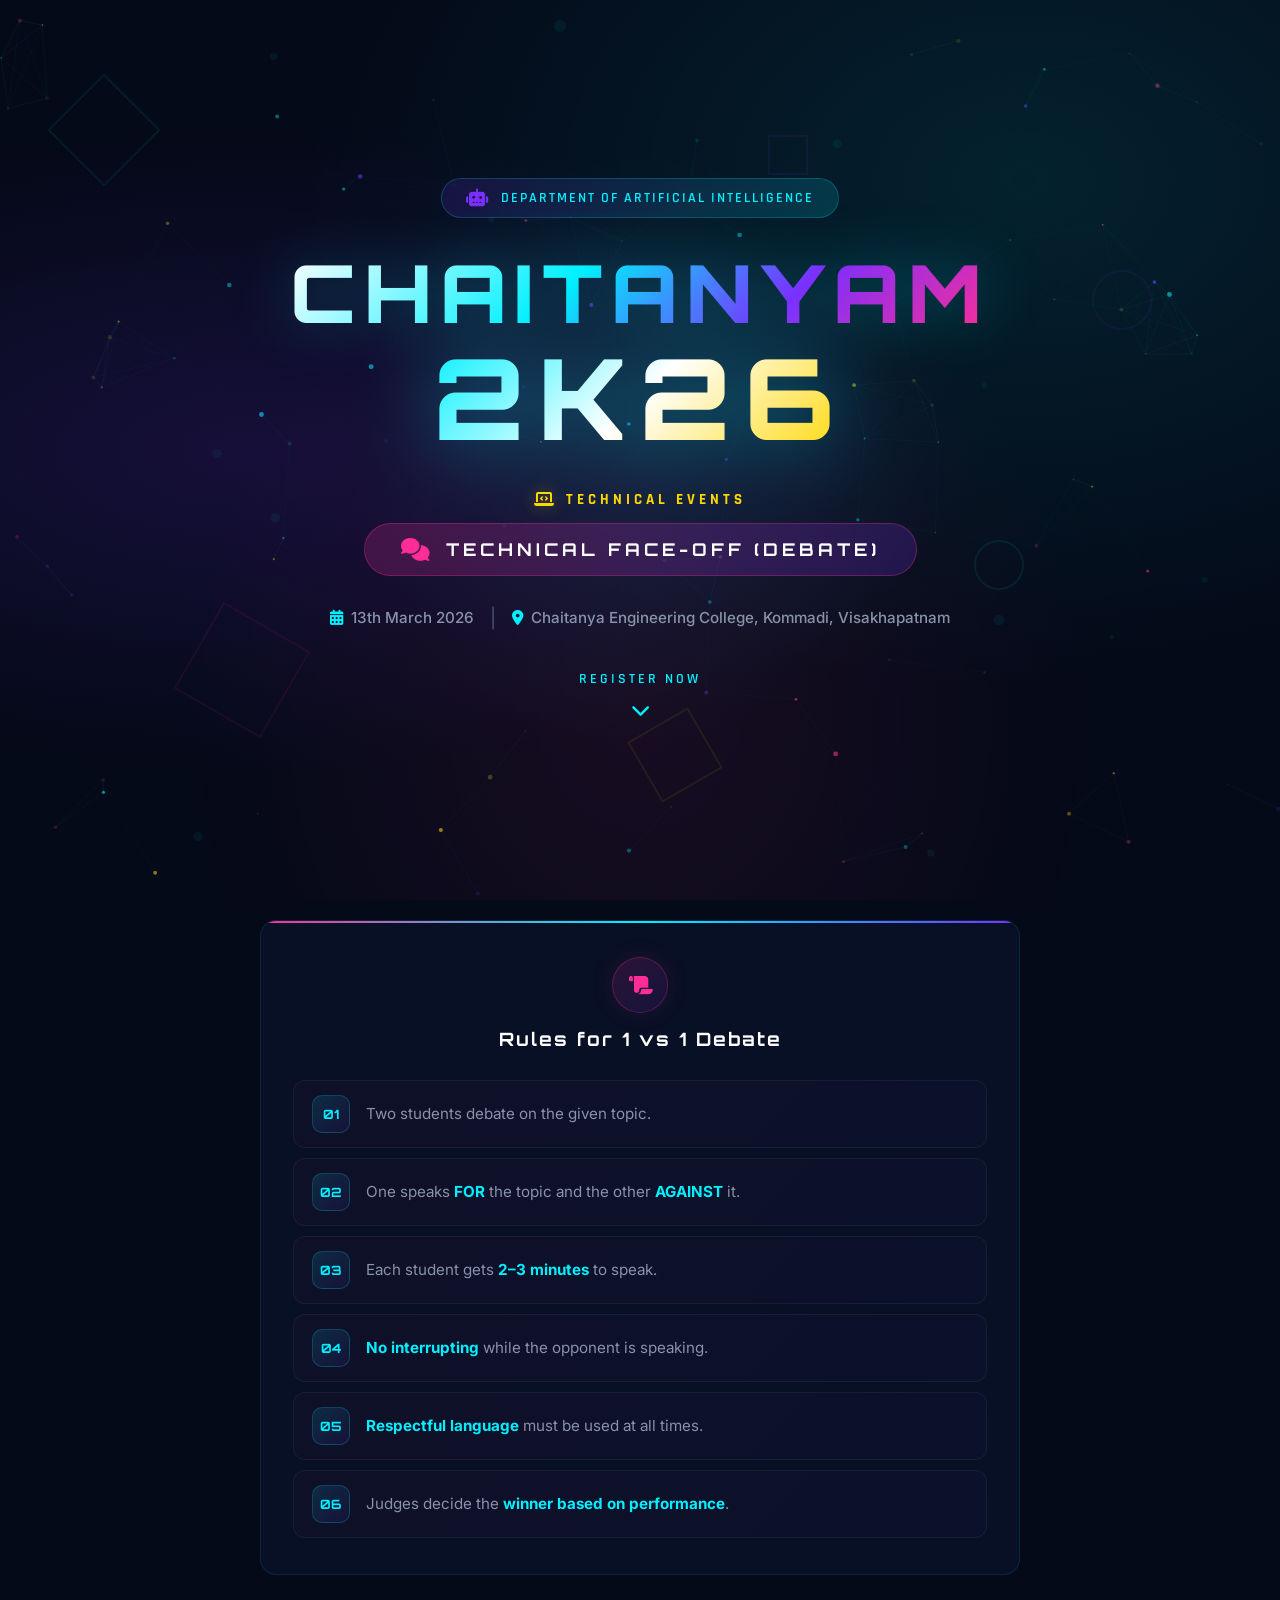
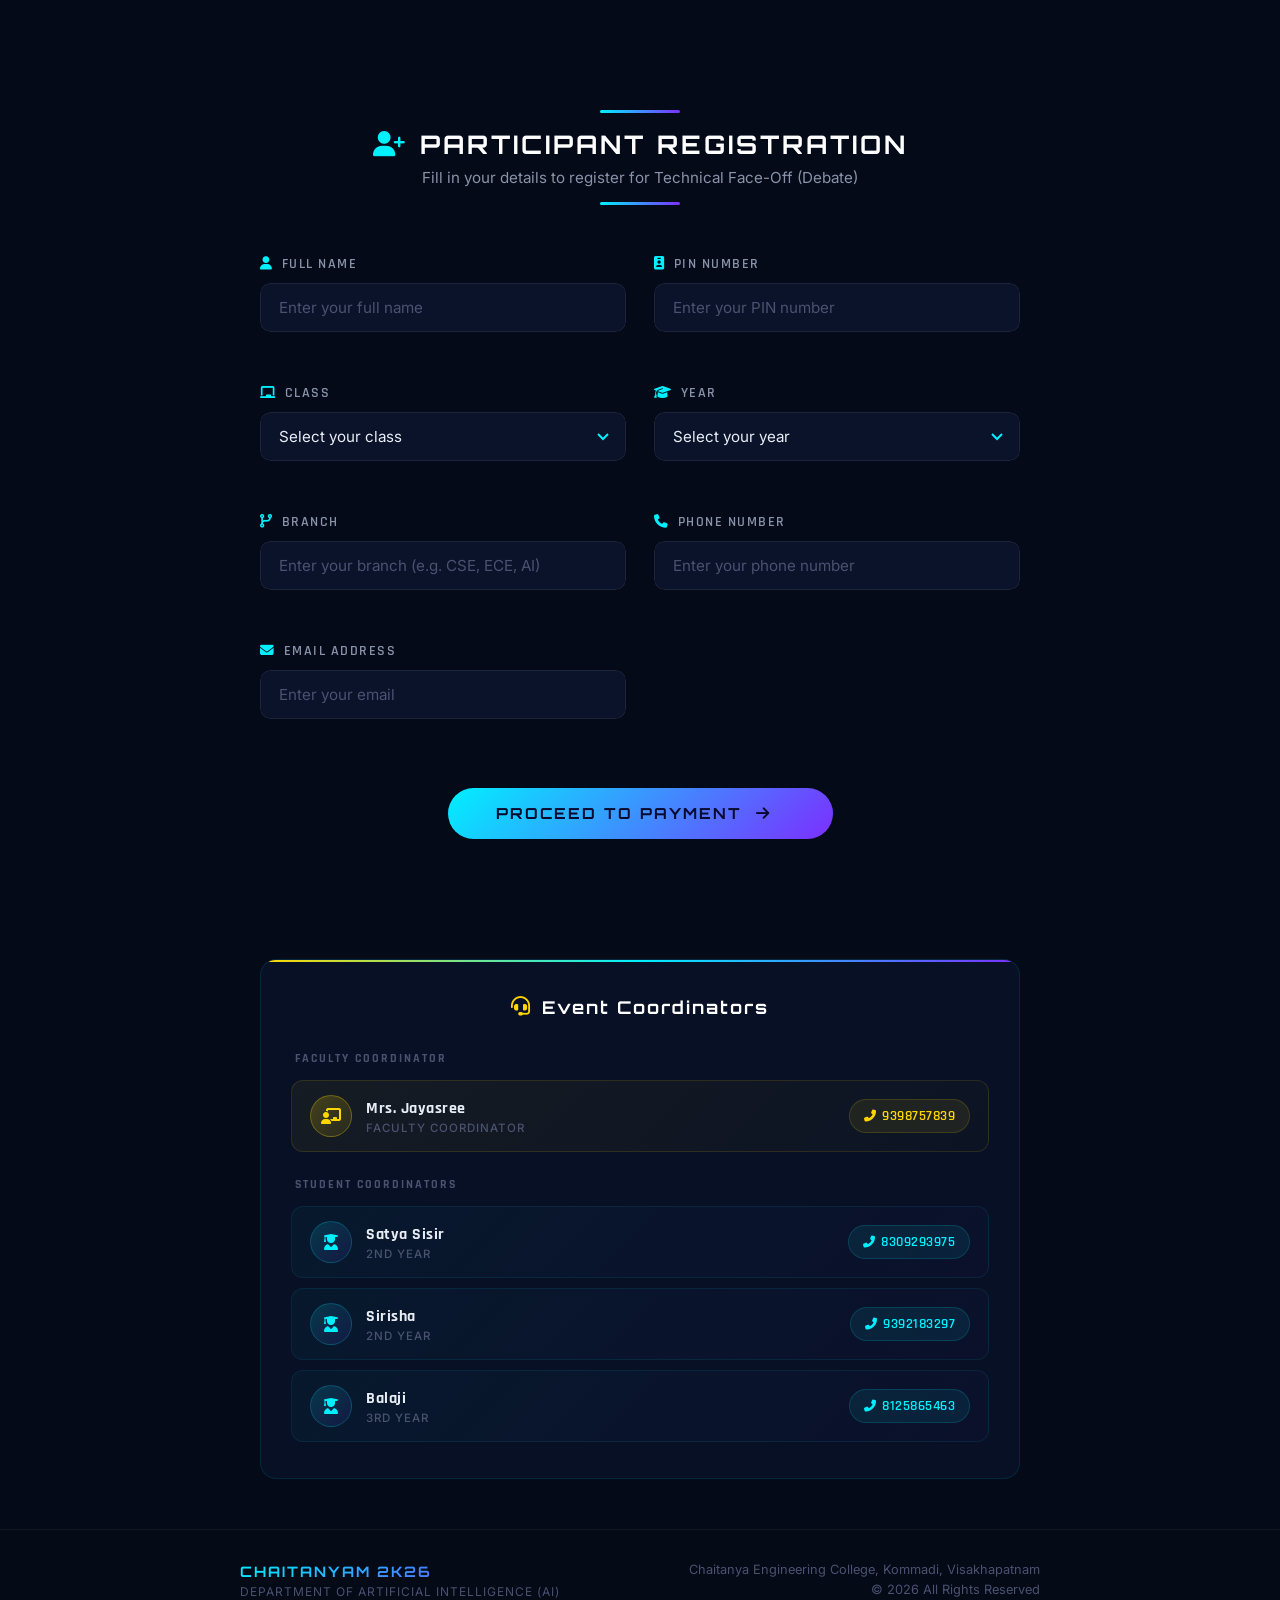
==== index.html @ 8ed5306f "Initial commit" ====
<!DOCTYPE html>
<html lang="en">

<head>
    <meta charset="UTF-8">
    <meta name="viewport" content="width=device-width, initial-scale=1.0">
    <title>CHAITANYAM 2K26 | Technical Face-Off (Debate) | Dept of AI</title>
    <meta name="description"
        content="Register for Technical Face-Off (Debate) at CHAITANYAM 2K26 - Technical Events by Department of Artificial Intelligence (AI), Chaitanya Engineering College, Kommadi, Visakhapatnam. March 13, 2026.">
    <link
        href="https://fonts.googleapis.com/css2?family=Orbitron:wght@400;500;600;700;800;900&family=Rajdhani:wght@300;400;500;600;700&family=Inter:wght@300;400;500;600;700&display=swap"
        rel="stylesheet">
    <link rel="stylesheet" href="https://cdnjs.cloudflare.com/ajax/libs/font-awesome/6.5.1/css/all.min.css">
    <link rel="stylesheet" href="style.css">
</head>

<body>
    <!-- Particle Canvas -->
    <canvas id="particleCanvas"></canvas>

    <!-- Floating Geometric Shapes -->
    <div class="geo-shapes">
        <div class="shape shape-1"></div>
        <div class="shape shape-2"></div>
        <div class="shape shape-3"></div>
        <div class="shape shape-4"></div>
        <div class="shape shape-5"></div>
        <div class="shape shape-6"></div>
    </div>

    <!-- Neural Network Lines -->
    <svg class="neural-svg" id="neuralSvg"></svg>

    <!-- Main Container -->
    <div class="main-container">

        <!-- Header Section -->
        <header class="hero-header" id="heroHeader">
            <div class="header-glow"></div>
            <div class="badge-container">
                <div class="dept-badge">
                    <i class="fas fa-robot"></i>
                    <span>Department of Artificial Intelligence</span>
                </div>
            </div>
            <h1 class="fest-title">
                <span class="title-line title-top" data-text="CHAITANYAM">CHAITANYAM</span>
                <span class="title-line title-year" data-text="2K26">2K26</span>
            </h1>
            <div class="event-category">
                <i class="fas fa-laptop-code"></i>
                <span>TECHNICAL EVENTS</span>
            </div>
            <div class="event-badge">
                <div class="pulse-ring"></div>
                <div class="pulse-ring delay-1"></div>
                <div class="pulse-ring delay-2"></div>
                <i class="fas fa-comments"></i>
                <span>TECHNICAL FACE-OFF (DEBATE)</span>
            </div>
            <div class="event-meta">
                <div class="meta-item">
                    <i class="fas fa-calendar-alt"></i>
                    <span>13th March 2026</span>
                </div>
                <div class="meta-divider">|</div>
                <div class="meta-item">
                    <i class="fas fa-map-marker-alt"></i>
                    <span>Chaitanya Engineering College, Kommadi, Visakhapatnam</span>
                </div>
            </div>
            <div class="scroll-indicator">
                <span>Register Now</span>
                <div class="scroll-arrow">
                    <i class="fas fa-chevron-down"></i>
                </div>
            </div>
        </header>

        <!-- Rules Section -->
        <section class="rules-section" id="rulesSection">
            <div class="rules-container">
                <div class="rules-header">
                    <div class="rules-icon"><i class="fas fa-scroll"></i></div>
                    <h2 class="rules-title">Rules for 1 vs 1 Debate</h2>
                </div>
                <div class="rules-list">
                    <div class="rule-item">
                        <div class="rule-number">01</div>
                        <p>Two students debate on the given topic.</p>
                    </div>
                    <div class="rule-item">
                        <div class="rule-number">02</div>
                        <p>One speaks <strong>FOR</strong> the topic and the other <strong>AGAINST</strong> it.</p>
                    </div>
                    <div class="rule-item">
                        <div class="rule-number">03</div>
                        <p>Each student gets <strong>2–3 minutes</strong> to speak.</p>
                    </div>
                    <div class="rule-item">
                        <div class="rule-number">04</div>
                        <p><strong>No interrupting</strong> while the opponent is speaking.</p>
                    </div>
                    <div class="rule-item">
                        <div class="rule-number">05</div>
                        <p><strong>Respectful language</strong> must be used at all times.</p>
                    </div>
                    <div class="rule-item">
                        <div class="rule-number">06</div>
                        <p>Judges decide the <strong>winner based on performance</strong>.</p>
                    </div>
                </div>
            </div>
        </section>

        <!-- Registration Form Section -->
        <section class="form-section" id="formSection">
            <div class="section-header">
                <div class="section-line"></div>
                <h2 class="section-title">
                    <i class="fas fa-user-plus"></i>
                    PARTICIPANT REGISTRATION
                </h2>
                <p class="section-subtitle">Fill in your details to register for Technical Face-Off (Debate)</p>
                <div class="section-line"></div>
            </div>

            <form id="registrationForm" class="reg-form" novalidate>
                <div class="form-grid">
                    <!-- Student Name -->
                    <div class="form-group" id="nameGroup">
                        <label for="studentName">
                            <i class="fas fa-user"></i>
                            Full Name
                        </label>
                        <div class="input-wrapper">
                            <input type="text" id="studentName" name="studentName" placeholder="Enter your full name"
                                required autocomplete="name">
                            <div class="input-glow"></div>
                            <div class="input-border"></div>
                        </div>
                        <span class="error-msg" id="nameError"></span>
                    </div>

                    <!-- PIN Number -->
                    <div class="form-group" id="pinGroup">
                        <label for="pinNumber">
                            <i class="fas fa-id-badge"></i>
                            PIN Number
                        </label>
                        <div class="input-wrapper">
                            <input type="text" id="pinNumber" name="pinNumber" placeholder="Enter your PIN number"
                                required>
                            <div class="input-glow"></div>
                            <div class="input-border"></div>
                        </div>
                        <span class="error-msg" id="pinError"></span>
                    </div>

                    <!-- Class -->
                    <div class="form-group" id="classGroup">
                        <label for="studentClass">
                            <i class="fas fa-chalkboard"></i>
                            Class
                        </label>
                        <div class="input-wrapper">
                            <select id="studentClass" name="studentClass" required>
                                <option value="" disabled selected>Select your class</option>
                                <option value="B.Tech">B.Tech</option>
                                <option value="M.Tech">M.Tech</option>
                                <option value="MBA">MBA</option>
                                <option value="MCA">MCA</option>
                                <option value="Diploma">Diploma</option>
                            </select>
                            <div class="input-glow"></div>
                            <div class="input-border"></div>
                        </div>
                        <span class="error-msg" id="classError"></span>
                    </div>

                    <!-- Year -->
                    <div class="form-group" id="yearGroup">
                        <label for="studentYear">
                            <i class="fas fa-graduation-cap"></i>
                            Year
                        </label>
                        <div class="input-wrapper">
                            <select id="studentYear" name="studentYear" required>
                                <option value="" disabled selected>Select your year</option>
                                <option value="1st Year">1st Year</option>
                                <option value="2nd Year">2nd Year</option>
                                <option value="3rd Year">3rd Year</option>
                                <option value="4th Year">4th Year</option>
                            </select>
                            <div class="input-glow"></div>
                            <div class="input-border"></div>
                        </div>
                        <span class="error-msg" id="yearError"></span>
                    </div>

                    <!-- Branch -->
                    <div class="form-group" id="branchGroup">
                        <label for="studentBranch">
                            <i class="fas fa-code-branch"></i>
                            Branch
                        </label>
                        <div class="input-wrapper">
                            <input type="text" id="studentBranch" name="studentBranch"
                                placeholder="Enter your branch (e.g. CSE, ECE, AI)" required>
                            <div class="input-glow"></div>
                            <div class="input-border"></div>
                        </div>
                        <span class="error-msg" id="branchError"></span>
                    </div>

                    <!-- Phone Number -->
                    <div class="form-group" id="phoneGroup">
                        <label for="phoneNumber">
                            <i class="fas fa-phone"></i>
                            Phone Number
                        </label>
                        <div class="input-wrapper">
                            <input type="tel" id="phoneNumber" name="phoneNumber" placeholder="Enter your phone number"
                                required>
                            <div class="input-glow"></div>
                            <div class="input-border"></div>
                        </div>
                        <span class="error-msg" id="phoneError"></span>
                    </div>

                    <!-- Email -->
                    <div class="form-group" id="emailGroup">
                        <label for="studentEmail">
                            <i class="fas fa-envelope"></i>
                            Email Address
                        </label>
                        <div class="input-wrapper">
                            <input type="email" id="studentEmail" name="studentEmail" placeholder="Enter your email"
                                required autocomplete="email">
                            <div class="input-glow"></div>
                            <div class="input-border"></div>
                        </div>
                        <span class="error-msg" id="emailError"></span>
                    </div>
                </div>

                <!-- Submit Button -->
                <div class="submit-container">
                    <button type="submit" class="submit-btn" id="submitBtn">
                        <span class="btn-text">Proceed to Payment</span>
                        <span class="btn-icon"><i class="fas fa-arrow-right"></i></span>
                        <div class="btn-particles">
                            <span></span><span></span><span></span><span></span>
                            <span></span><span></span><span></span><span></span>
                        </div>
                    </button>
                </div>
            </form>
        </section>

        <!-- Payment Section (Hidden Initially) -->
        <section class="payment-section" id="paymentSection">
            <div class="payment-card">
                <div class="payment-header">
                    <div class="check-circle">
                        <i class="fas fa-check"></i>
                    </div>
                    <h2>Registration Successful!</h2>
                    <p class="payment-subtitle">Complete your payment to confirm your spot</p>
                </div>

                <div class="registrant-summary" id="registrantSummary">
                    <!-- Filled dynamically -->
                </div>

                <div class="qr-container">
                    <div class="qr-glow"></div>
                    <div class="qr-frame">
                        <div class="qr-corner tl"></div>
                        <div class="qr-corner tr"></div>
                        <div class="qr-corner bl"></div>
                        <div class="qr-corner br"></div>
                        <img src="qr_code.png" alt="Payment QR Code" id="qrImage" class="qr-image">
                    </div>
                    <p class="qr-instruction">
                        <i class="fas fa-qrcode"></i>
                        Scan the QR code to make payment
                    </p>
                </div>

                <!-- UTR Number Input -->
                <div class="utr-section">
                    <label for="utrNumber" class="utr-label">
                        <i class="fas fa-receipt"></i>
                        Enter UTR / Transaction Reference Number
                    </label>
                    <div class="utr-input-wrapper">
                        <input type="text" id="utrNumber" placeholder="Enter UTR number after payment" required>
                        <div class="input-glow"></div>
                    </div>
                    <span class="utr-hint"><i class="fas fa-info-circle"></i> You'll find the UTR number in your payment
                        confirmation</span>
                    <span class="error-msg" id="utrError"></span>
                </div>

                <div class="payment-info">
                    <div class="info-row">
                        <span class="info-label"><i class="fas fa-calendar"></i> Event Date</span>
                        <span class="info-value">13th March 2026</span>
                    </div>
                    <div class="info-row">
                        <span class="info-label"><i class="fas fa-map-marker-alt"></i> Venue</span>
                        <span class="info-value">Chaitanya Engineering College, Kommadi, Visakhapatnam</span>
                    </div>
                    <div class="info-row">
                        <span class="info-label"><i class="fas fa-building"></i> Organized by</span>
                        <span class="info-value">Department of Artificial Intelligence (AI)</span>
                    </div>
                </div>

                <div class="payment-actions">
                    <button class="action-btn secondary" id="backBtn">
                        <i class="fas fa-arrow-left"></i>
                        Back to Form
                    </button>
                    <button class="action-btn primary" id="confirmBtn">
                        <i class="fas fa-check-circle"></i>
                        Payment Done
                    </button>
                </div>
            </div>
        </section>

        <!-- Confirmation Modal -->
        <div class="modal-overlay" id="confirmModal">
            <div class="modal-content">
                <div class="confetti-container" id="confettiContainer"></div>
                <div class="modal-icon">
                    <div class="success-checkmark">
                        <div class="check-icon">
                            <span class="icon-line line-tip"></span>
                            <span class="icon-line line-long"></span>
                            <div class="icon-circle"></div>
                            <div class="icon-fix"></div>
                        </div>
                    </div>
                </div>
                <h2 class="modal-title">You're All Set!</h2>
                <p class="modal-text">Your registration for <strong>Technical Face-Off (Debate)</strong> at
                    <strong>CHAITANYAM 2K26</strong> has been confirmed.
                </p>
                <p class="modal-date"><i class="fas fa-calendar-check"></i> See you on 13th March 2026!</p>
                <button class="modal-close-btn" id="modalCloseBtn">
                    <i class="fas fa-thumbs-up"></i>
                    Awesome!
                </button>
            </div>
        </div>

        <!-- Coordinators Section -->
        <section class="coordinators-section">
            <div class="coordinators-container">
                <h3 class="coordinators-title">
                    <i class="fas fa-headset"></i>
                    Event Coordinators
                </h3>

                <!-- Teacher Coordinator -->
                <div class="coordinator-category">
                    <span class="category-label">Faculty Coordinator</span>
                </div>
                <div class="coordinator-cards">
                    <div class="coordinator-card teacher">
                        <div class="coord-avatar">
                            <i class="fas fa-chalkboard-teacher"></i>
                        </div>
                        <div class="coord-info">
                            <span class="coord-name">Mrs. Jayasree</span>
                            <span class="coord-role">Faculty Coordinator</span>
                        </div>
                        <a href="tel:9398757839" class="coord-phone">
                            <i class="fas fa-phone-alt"></i>
                            <span>9398757839</span>
                        </a>
                    </div>
                </div>

                <!-- Student Coordinators -->
                <div class="coordinator-category">
                    <span class="category-label">Student Coordinators</span>
                </div>
                <div class="coordinator-cards">
                    <div class="coordinator-card">
                        <div class="coord-avatar">
                            <i class="fas fa-user-graduate"></i>
                        </div>
                        <div class="coord-info">
                            <span class="coord-name">Satya Sisir</span>
                            <span class="coord-role">2nd Year</span>
                        </div>
                        <a href="tel:8309293975" class="coord-phone">
                            <i class="fas fa-phone-alt"></i>
                            <span>8309293975</span>
                        </a>
                    </div>
                    <div class="coordinator-card">
                        <div class="coord-avatar">
                            <i class="fas fa-user-graduate"></i>
                        </div>
                        <div class="coord-info">
                            <span class="coord-name">Sirisha</span>
                            <span class="coord-role">2nd Year</span>
                        </div>
                        <a href="tel:9392183297" class="coord-phone">
                            <i class="fas fa-phone-alt"></i>
                            <span>9392183297</span>
                        </a>
                    </div>
                    <div class="coordinator-card">
                        <div class="coord-avatar">
                            <i class="fas fa-user-graduate"></i>
                        </div>
                        <div class="coord-info">
                            <span class="coord-name">Balaji</span>
                            <span class="coord-role">3rd Year</span>
                        </div>
                        <a href="tel:8125865463" class="coord-phone">
                            <i class="fas fa-phone-alt"></i>
                            <span>8125865463</span>
                        </a>
                    </div>
                </div>
            </div>
        </section>

        <!-- Footer -->
        <footer class="footer">
            <div class="footer-content">
                <div class="footer-brand">
                    <span class="footer-logo">CHAITANYAM 2K26</span>
                    <span class="footer-dept">Department of Artificial Intelligence (AI)</span>
                </div>
                <div class="footer-info">
                    <p>Chaitanya Engineering College, Kommadi, Visakhapatnam</p>
                    <p>&copy; 2026 All Rights Reserved</p>
                </div>
            </div>
        </footer>
    </div>

    <script src="script.js"></script>
</body>

</html>
---- style.css ----
/* ===== CSS RESET & BASE ===== */
*,
*::before,
*::after {
    margin: 0;
    padding: 0;
    box-sizing: border-box;
}

:root {
    --primary: #00f0ff;
    --primary-dim: rgba(0, 240, 255, 0.15);
    --secondary: #7b2fff;
    --secondary-dim: rgba(123, 47, 255, 0.15);
    --accent: #ff2d95;
    --accent-dim: rgba(255, 45, 149, 0.15);
    --gold: #ffd700;
    --bg-dark: #050a18;
    --bg-card: rgba(10, 18, 40, 0.85);
    --bg-glass: rgba(15, 25, 55, 0.6);
    --text-primary: #e8edf5;
    --text-secondary: #8892a8;
    --text-muted: #4a5270;
    --border-glow: rgba(0, 240, 255, 0.3);
    --success: #00e676;
    --error: #ff4444;
    --radius: 16px;
    --radius-sm: 10px;
    --transition: all 0.4s cubic-bezier(0.175, 0.885, 0.32, 1.275);
}

html {
    scroll-behavior: smooth;
}

body {
    font-family: 'Inter', 'Rajdhani', sans-serif;
    background: var(--bg-dark);
    color: var(--text-primary);
    min-height: 100vh;
    overflow-x: hidden;
    position: relative;
}

/* ===== PARTICLE CANVAS ===== */
#particleCanvas {
    position: fixed;
    top: 0;
    left: 0;
    width: 100%;
    height: 100%;
    z-index: 0;
    pointer-events: none;
}

/* ===== FLOATING GEOMETRIC SHAPES ===== */
.geo-shapes {
    position: fixed;
    top: 0;
    left: 0;
    width: 100%;
    height: 100%;
    z-index: 0;
    pointer-events: none;
    overflow: hidden;
}

.shape {
    position: absolute;
    border: 2px solid;
    opacity: 0.08;
    animation: floatShape 20s infinite ease-in-out;
}

.shape-1 {
    width: 80px;
    height: 80px;
    border-color: var(--primary);
    top: 10%;
    left: 5%;
    transform: rotate(45deg);
    animation-delay: 0s;
}

.shape-2 {
    width: 60px;
    height: 60px;
    border-color: var(--secondary);
    top: 30%;
    right: 10%;
    border-radius: 50%;
    animation-delay: -4s;
}

.shape-3 {
    width: 100px;
    height: 100px;
    border-color: var(--accent);
    bottom: 20%;
    left: 15%;
    transform: rotate(30deg);
    animation-delay: -8s;
}

.shape-4 {
    width: 50px;
    height: 50px;
    border-color: var(--primary);
    top: 60%;
    right: 20%;
    border-radius: 50%;
    animation-delay: -12s;
}

.shape-5 {
    width: 70px;
    height: 70px;
    border-color: var(--gold);
    top: 80%;
    left: 50%;
    transform: rotate(60deg);
    animation-delay: -6s;
}

.shape-6 {
    width: 40px;
    height: 40px;
    border-color: var(--secondary);
    top: 15%;
    left: 60%;
    animation-delay: -10s;
}

@keyframes floatShape {

    0%,
    100% {
        transform: translateY(0) rotate(0deg);
    }

    25% {
        transform: translateY(-30px) rotate(90deg);
    }

    50% {
        transform: translateY(15px) rotate(180deg);
    }

    75% {
        transform: translateY(-20px) rotate(270deg);
    }
}

/* ===== NEURAL SVG ===== */
.neural-svg {
    position: fixed;
    top: 0;
    left: 0;
    width: 100%;
    height: 100%;
    z-index: 0;
    pointer-events: none;
    opacity: 0.15;
}

/* ===== MAIN CONTAINER ===== */
.main-container {
    position: relative;
    z-index: 1;
    min-height: 100vh;
}

/* ===== HERO HEADER ===== */
.hero-header {
    min-height: 100vh;
    display: flex;
    flex-direction: column;
    align-items: center;
    justify-content: center;
    padding: 40px 20px;
    position: relative;
    text-align: center;
    background:
        radial-gradient(ellipse at 20% 50%, rgba(123, 47, 255, 0.15) 0%, transparent 50%),
        radial-gradient(ellipse at 80% 20%, rgba(0, 240, 255, 0.1) 0%, transparent 50%),
        radial-gradient(ellipse at 50% 80%, rgba(255, 45, 149, 0.08) 0%, transparent 50%);
}

.header-glow {
    position: absolute;
    top: 50%;
    left: 50%;
    transform: translate(-50%, -50%);
    width: 600px;
    height: 600px;
    border-radius: 50%;
    background: radial-gradient(circle, rgba(0, 240, 255, 0.08) 0%, transparent 70%);
    animation: pulseGlow 4s ease-in-out infinite;
    pointer-events: none;
}

@keyframes pulseGlow {

    0%,
    100% {
        transform: translate(-50%, -50%) scale(1);
        opacity: 0.5;
    }

    50% {
        transform: translate(-50%, -50%) scale(1.2);
        opacity: 1;
    }
}

/* Badge */
.badge-container {
    margin-bottom: 30px;
    animation: slideDown 1s ease-out;
}

.dept-badge {
    display: inline-flex;
    align-items: center;
    gap: 10px;
    padding: 10px 24px;
    border-radius: 50px;
    background: linear-gradient(135deg, var(--secondary-dim), var(--primary-dim));
    border: 1px solid rgba(0, 240, 255, 0.2);
    backdrop-filter: blur(10px);
    font-family: 'Rajdhani', sans-serif;
    font-weight: 600;
    font-size: 14px;
    letter-spacing: 2px;
    text-transform: uppercase;
    color: var(--primary);
}

.dept-badge i {
    font-size: 18px;
    color: var(--secondary);
}

/* Title */
.fest-title {
    display: flex;
    flex-direction: column;
    align-items: center;
    gap: 0;
    margin-bottom: 30px;
    animation: slideUp 1s ease-out 0.3s both;
}

.title-line {
    font-family: 'Orbitron', sans-serif;
    font-weight: 900;
    line-height: 1.1;
    position: relative;
}

.title-top {
    font-size: clamp(2.5rem, 7vw, 5rem);
    background: linear-gradient(135deg, #ffffff 0%, var(--primary) 40%, var(--secondary) 70%, var(--accent) 100%);
    -webkit-background-clip: text;
    -webkit-text-fill-color: transparent;
    background-clip: text;
    filter: drop-shadow(0 0 30px rgba(0, 240, 255, 0.3));
    letter-spacing: 8px;
}

.title-year {
    font-size: clamp(3.5rem, 10vw, 7rem);
    background: linear-gradient(135deg, var(--primary) 0%, #ffffff 50%, var(--gold) 100%);
    -webkit-background-clip: text;
    -webkit-text-fill-color: transparent;
    background-clip: text;
    filter: drop-shadow(0 0 40px rgba(0, 240, 255, 0.4));
    letter-spacing: 12px;
}

/* Event Category */
.event-category {
    display: inline-flex;
    align-items: center;
    gap: 8px;
    margin-bottom: 14px;
    font-family: 'Rajdhani', sans-serif;
    font-weight: 700;
    font-size: 0.95rem;
    letter-spacing: 4px;
    text-transform: uppercase;
    color: var(--gold);
    animation: slideUp 1s ease-out 0.5s both;
}

.event-category i {
    font-size: 1rem;
    color: var(--gold);
    filter: drop-shadow(0 0 8px rgba(255, 215, 0, 0.4));
}

/* Event Badge */
.event-badge {
    position: relative;
    display: inline-flex;
    align-items: center;
    gap: 12px;
    padding: 14px 36px;
    border-radius: 50px;
    background: linear-gradient(135deg, rgba(255, 45, 149, 0.2), rgba(123, 47, 255, 0.2));
    border: 1px solid rgba(255, 45, 149, 0.3);
    margin-bottom: 30px;
    font-family: 'Orbitron', sans-serif;
    font-weight: 700;
    font-size: clamp(0.8rem, 2.5vw, 1.1rem);
    letter-spacing: 4px;
    color: #fff;
    animation: slideUp 1s ease-out 0.6s both;
}

.event-badge i {
    font-size: 1.3em;
    color: var(--accent);
}

.pulse-ring {
    position: absolute;
    top: 50%;
    left: 50%;
    transform: translate(-50%, -50%);
    width: 100%;
    height: 100%;
    border-radius: 50px;
    border: 2px solid var(--accent);
    opacity: 0;
    animation: pulseRing 3s ease-out infinite;
}

.delay-1 {
    animation-delay: 1s;
}

.delay-2 {
    animation-delay: 2s;
}

@keyframes pulseRing {
    0% {
        transform: translate(-50%, -50%) scale(1);
        opacity: 0.6;
    }

    100% {
        transform: translate(-50%, -50%) scale(1.5);
        opacity: 0;
    }
}

/* Meta Info */
.event-meta {
    display: flex;
    align-items: center;
    gap: 16px;
    flex-wrap: wrap;
    justify-content: center;
    margin-bottom: 40px;
    animation: slideUp 1s ease-out 0.9s both;
}

.meta-item {
    display: flex;
    align-items: center;
    gap: 8px;
    color: var(--text-secondary);
    font-size: 0.95rem;
    font-weight: 500;
}

.meta-item i {
    color: var(--primary);
}

.meta-divider {
    color: var(--text-muted);
    font-size: 1.2rem;
}

/* Scroll Indicator */
.scroll-indicator {
    display: flex;
    flex-direction: column;
    align-items: center;
    gap: 10px;
    cursor: pointer;
    animation: slideUp 1s ease-out 1.2s both;
    transition: var(--transition);
}

.scroll-indicator span {
    font-family: 'Rajdhani', sans-serif;
    font-weight: 600;
    font-size: 0.9rem;
    letter-spacing: 3px;
    text-transform: uppercase;
    color: var(--primary);
}

.scroll-arrow {
    animation: bounceArrow 2s ease-in-out infinite;
    color: var(--primary);
    font-size: 1.2rem;
}

@keyframes bounceArrow {

    0%,
    100% {
        transform: translateY(0);
    }

    50% {
        transform: translateY(10px);
    }
}

.scroll-indicator:hover {
    transform: scale(1.05);
}

/* ===== RULES SECTION ===== */
.rules-section {
    padding: 20px 20px 40px;
    max-width: 800px;
    margin: 0 auto;
}

.rules-container {
    background: var(--bg-card);
    border: 1px solid rgba(0, 240, 255, 0.1);
    border-radius: var(--radius);
    padding: 36px 32px;
    backdrop-filter: blur(15px);
    position: relative;
    overflow: hidden;
}

.rules-container::before {
    content: '';
    position: absolute;
    top: 0;
    left: 0;
    right: 0;
    height: 2px;
    background: linear-gradient(90deg, var(--accent), var(--primary), var(--secondary));
}

.rules-header {
    display: flex;
    flex-direction: column;
    align-items: center;
    gap: 14px;
    margin-bottom: 30px;
}

.rules-icon {
    width: 56px;
    height: 56px;
    border-radius: 50%;
    background: linear-gradient(135deg, rgba(255, 45, 149, 0.15), rgba(123, 47, 255, 0.1));
    border: 1px solid rgba(255, 45, 149, 0.25);
    display: flex;
    align-items: center;
    justify-content: center;
    box-shadow: 0 0 25px rgba(255, 45, 149, 0.1);
}

.rules-icon i {
    font-size: 1.3rem;
    color: var(--accent);
}

.rules-title {
    font-family: 'Orbitron', sans-serif;
    font-weight: 700;
    font-size: 1.15rem;
    letter-spacing: 2px;
    color: #fff;
    text-align: center;
}

.rules-list {
    display: flex;
    flex-direction: column;
    gap: 10px;
}

.rule-item {
    display: flex;
    align-items: center;
    gap: 16px;
    padding: 14px 18px;
    background: linear-gradient(135deg, rgba(255, 45, 149, 0.03), rgba(123, 47, 255, 0.03));
    border: 1px solid rgba(255, 255, 255, 0.05);
    border-radius: 12px;
    transition: all 0.3s ease;
}

.rule-item:hover {
    border-color: rgba(0, 240, 255, 0.15);
    background: linear-gradient(135deg, rgba(0, 240, 255, 0.05), rgba(123, 47, 255, 0.04));
    transform: translateX(6px);
    box-shadow: 0 4px 18px rgba(0, 240, 255, 0.05);
}

.rule-number {
    min-width: 38px;
    height: 38px;
    border-radius: 10px;
    background: linear-gradient(135deg, rgba(0, 240, 255, 0.12), rgba(123, 47, 255, 0.08));
    border: 1px solid rgba(0, 240, 255, 0.2);
    display: flex;
    align-items: center;
    justify-content: center;
    font-family: 'Orbitron', sans-serif;
    font-weight: 700;
    font-size: 0.8rem;
    color: var(--primary);
    flex-shrink: 0;
}

.rule-item p {
    font-size: 0.95rem;
    color: var(--text-secondary);
    line-height: 1.5;
}

.rule-item p strong {
    color: var(--primary);
    font-weight: 700;
}

/* ===== FORM SECTION ===== */
.form-section {
    padding: 80px 20px;
    max-width: 800px;
    margin: 0 auto;
}

.section-header {
    text-align: center;
    margin-bottom: 50px;
}

.section-line {
    width: 80px;
    height: 3px;
    background: linear-gradient(90deg, var(--primary), var(--secondary));
    margin: 15px auto;
    border-radius: 3px;
}

.section-title {
    font-family: 'Orbitron', sans-serif;
    font-weight: 700;
    font-size: clamp(1.2rem, 3vw, 1.6rem);
    letter-spacing: 3px;
    color: #fff;
    display: inline-flex;
    align-items: center;
    gap: 12px;
}

.section-title i {
    color: var(--primary);
}

.section-subtitle {
    color: var(--text-secondary);
    font-size: 0.95rem;
    margin-top: 8px;
}

/* Form Grid */
.form-grid {
    display: grid;
    grid-template-columns: 1fr 1fr;
    gap: 28px;
}

.form-group.full-width {
    grid-column: 1 / -1;
}

.form-group {
    position: relative;
}

.form-group label {
    display: flex;
    align-items: center;
    gap: 8px;
    font-family: 'Rajdhani', sans-serif;
    font-weight: 600;
    font-size: 0.9rem;
    letter-spacing: 1.5px;
    text-transform: uppercase;
    color: var(--text-secondary);
    margin-bottom: 10px;
    transition: color 0.3s;
}

.form-group label i {
    font-size: 0.85rem;
    color: var(--primary);
}

/* Input Wrapper */
.input-wrapper {
    position: relative;
    border-radius: var(--radius-sm);
    overflow: hidden;
}

.input-wrapper input,
.input-wrapper select {
    width: 100%;
    padding: 14px 18px;
    background: var(--bg-glass);
    border: 1px solid rgba(255, 255, 255, 0.08);
    border-radius: var(--radius-sm);
    color: var(--text-primary);
    font-family: 'Inter', sans-serif;
    font-size: 0.95rem;
    font-weight: 400;
    transition: all 0.3s ease;
    outline: none;
    backdrop-filter: blur(10px);
    -webkit-appearance: none;
    appearance: none;
}

.input-wrapper select {
    cursor: pointer;
    background-image: url("data:image/svg+xml,%3Csvg xmlns='http://www.w3.org/2000/svg' width='12' height='8' viewBox='0 0 12 8'%3E%3Cpath d='M1 1l5 5 5-5' stroke='%2300f0ff' stroke-width='2' fill='none'/%3E%3C/svg%3E");
    background-repeat: no-repeat;
    background-position: right 16px center;
    padding-right: 40px;
}

.input-wrapper input::placeholder {
    color: var(--text-muted);
}

.input-wrapper select option {
    background: #0a1228;
    color: var(--text-primary);
    padding: 10px;
}

.input-glow {
    position: absolute;
    bottom: 0;
    left: 50%;
    transform: translateX(-50%);
    width: 0;
    height: 2px;
    background: linear-gradient(90deg, var(--primary), var(--secondary));
    transition: width 0.4s ease;
    border-radius: 2px;
}

.input-border {
    position: absolute;
    inset: 0;
    border-radius: var(--radius-sm);
    border: 1px solid transparent;
    pointer-events: none;
    transition: border-color 0.3s ease;
}

/* Focus States */
.input-wrapper input:focus,
.input-wrapper select:focus {
    border-color: rgba(0, 240, 255, 0.4);
    background: rgba(15, 25, 55, 0.8);
    box-shadow: 0 0 20px rgba(0, 240, 255, 0.1), inset 0 0 20px rgba(0, 240, 255, 0.03);
}

.input-wrapper input:focus~.input-glow,
.input-wrapper select:focus~.input-glow {
    width: 100%;
}

.input-wrapper input:focus~.input-border,
.input-wrapper select:focus~.input-border {
    border-color: rgba(0, 240, 255, 0.3);
}

.form-group:focus-within label {
    color: var(--primary);
}

/* Error States */
.form-group.has-error .input-wrapper input,
.form-group.has-error .input-wrapper select {
    border-color: var(--error);
    box-shadow: 0 0 15px rgba(255, 68, 68, 0.15);
}

.form-group.has-error .input-glow {
    width: 100%;
    background: var(--error);
}

.form-group.has-error label {
    color: var(--error);
}

.error-msg {
    display: block;
    margin-top: 6px;
    font-size: 0.8rem;
    color: var(--error);
    min-height: 18px;
    font-weight: 500;
    transition: all 0.3s;
}

/* Valid State */
.form-group.is-valid .input-wrapper input,
.form-group.is-valid .input-wrapper select {
    border-color: rgba(0, 230, 118, 0.4);
}

.form-group.is-valid .input-glow {
    width: 100%;
    background: var(--success);
}

.form-group.is-valid label {
    color: var(--success);
}

/* ===== SUBMIT BUTTON ===== */
.submit-container {
    display: flex;
    justify-content: center;
    margin-top: 45px;
}

.submit-btn {
    position: relative;
    display: flex;
    align-items: center;
    gap: 14px;
    padding: 16px 48px;
    border: none;
    border-radius: 50px;
    background: linear-gradient(135deg, var(--primary), var(--secondary));
    color: #0a0a2e;
    font-family: 'Orbitron', sans-serif;
    font-weight: 700;
    font-size: 0.95rem;
    letter-spacing: 2px;
    cursor: pointer;
    overflow: hidden;
    transition: all 0.4s ease;
    text-transform: uppercase;
}

.submit-btn::before {
    content: '';
    position: absolute;
    inset: 2px;
    border-radius: 48px;
    background: linear-gradient(135deg, #0a1228, #111c44);
    opacity: 0;
    transition: opacity 0.4s ease;
}

.submit-btn:hover::before {
    opacity: 1;
}

.submit-btn:hover {
    transform: translateY(-3px);
    box-shadow: 0 10px 40px rgba(0, 240, 255, 0.3), 0 0 80px rgba(123, 47, 255, 0.2);
}

.submit-btn:hover .btn-text,
.submit-btn:hover .btn-icon {
    color: var(--primary);
}

.btn-text,
.btn-icon {
    position: relative;
    z-index: 1;
    transition: color 0.4s ease;
}

.btn-icon {
    transition: transform 0.3s ease, color 0.4s ease;
}

.submit-btn:hover .btn-icon {
    transform: translateX(4px);
}

/* Button Particles */
.btn-particles span {
    position: absolute;
    width: 4px;
    height: 4px;
    background: var(--primary);
    border-radius: 50%;
    opacity: 0;
    pointer-events: none;
}

.submit-btn:hover .btn-particles span {
    animation: btnParticle 0.8s ease forwards;
}

.btn-particles span:nth-child(1) {
    top: 20%;
    left: 10%;
    animation-delay: 0s;
}

.btn-particles span:nth-child(2) {
    top: 70%;
    left: 20%;
    animation-delay: 0.1s;
}

.btn-particles span:nth-child(3) {
    top: 30%;
    right: 15%;
    animation-delay: 0.05s;
}

.btn-particles span:nth-child(4) {
    top: 80%;
    right: 10%;
    animation-delay: 0.15s;
}

.btn-particles span:nth-child(5) {
    top: 10%;
    left: 40%;
    animation-delay: 0.08s;
}

.btn-particles span:nth-child(6) {
    top: 90%;
    left: 50%;
    animation-delay: 0.12s;
}

.btn-particles span:nth-child(7) {
    top: 40%;
    right: 30%;
    animation-delay: 0.03s;
}

.btn-particles span:nth-child(8) {
    top: 60%;
    left: 30%;
    animation-delay: 0.18s;
}

@keyframes btnParticle {
    0% {
        opacity: 1;
        transform: scale(1) translate(0, 0);
    }

    100% {
        opacity: 0;
        transform: scale(0) translate(var(--tx, 20px), var(--ty, -30px));
    }
}

/* ===== PAYMENT SECTION ===== */
.payment-section {
    display: none;
    padding: 60px 20px 80px;
    max-width: 650px;
    margin: 0 auto;
    animation: fadeInUp 0.8s ease;
}

.payment-section.active {
    display: block;
}

.payment-card {
    background: var(--bg-card);
    border-radius: var(--radius);
    border: 1px solid rgba(0, 240, 255, 0.15);
    padding: 40px;
    backdrop-filter: blur(20px);
    box-shadow: 0 20px 60px rgba(0, 0, 0, 0.4), 0 0 40px rgba(0, 240, 255, 0.05);
    position: relative;
    overflow: hidden;
}

.payment-card::before {
    content: '';
    position: absolute;
    top: 0;
    left: 0;
    right: 0;
    height: 3px;
    background: linear-gradient(90deg, var(--primary), var(--secondary), var(--accent));
}

.payment-header {
    text-align: center;
    margin-bottom: 30px;
}

.check-circle {
    width: 70px;
    height: 70px;
    border-radius: 50%;
    background: linear-gradient(135deg, rgba(0, 230, 118, 0.2), rgba(0, 230, 118, 0.05));
    border: 2px solid var(--success);
    display: flex;
    align-items: center;
    justify-content: center;
    margin: 0 auto 20px;
    animation: scaleIn 0.6s ease;
}

.check-circle i {
    font-size: 1.8rem;
    color: var(--success);
}

.payment-header h2 {
    font-family: 'Orbitron', sans-serif;
    font-weight: 700;
    font-size: 1.5rem;
    color: #fff;
    margin-bottom: 8px;
}

.payment-subtitle {
    color: var(--text-secondary);
    font-size: 0.95rem;
}

/* Registrant Summary */
.registrant-summary {
    background: rgba(0, 240, 255, 0.05);
    border: 1px solid rgba(0, 240, 255, 0.1);
    border-radius: var(--radius-sm);
    padding: 20px;
    margin-bottom: 30px;
    display: grid;
    grid-template-columns: 1fr 1fr;
    gap: 12px;
}

.summary-item {
    display: flex;
    flex-direction: column;
    gap: 2px;
}

.summary-label {
    font-size: 0.72rem;
    font-weight: 600;
    text-transform: uppercase;
    letter-spacing: 1px;
    color: var(--text-muted);
}

.summary-value {
    font-size: 0.95rem;
    font-weight: 600;
    color: var(--text-primary);
}

/* QR Container */
.qr-container {
    text-align: center;
    margin-bottom: 30px;
    position: relative;
}

.qr-glow {
    position: absolute;
    top: 50%;
    left: 50%;
    transform: translate(-50%, -50%);
    width: 200px;
    height: 200px;
    border-radius: 50%;
    background: radial-gradient(circle, rgba(0, 240, 255, 0.12) 0%, transparent 70%);
    animation: pulseGlow 3s ease-in-out infinite;
}

.qr-frame {
    position: relative;
    display: inline-block;
    padding: 20px;
    background: #fff;
    border-radius: 16px;
    box-shadow: 0 10px 40px rgba(0, 0, 0, 0.3);
}

.qr-corner {
    position: absolute;
    width: 20px;
    height: 20px;
    border-color: var(--primary);
    border-style: solid;
    border-width: 0;
}

.qr-corner.tl {
    top: -4px;
    left: -4px;
    border-top-width: 3px;
    border-left-width: 3px;
    border-radius: 8px 0 0 0;
}

.qr-corner.tr {
    top: -4px;
    right: -4px;
    border-top-width: 3px;
    border-right-width: 3px;
    border-radius: 0 8px 0 0;
}

.qr-corner.bl {
    bottom: -4px;
    left: -4px;
    border-bottom-width: 3px;
    border-left-width: 3px;
    border-radius: 0 0 0 8px;
}

.qr-corner.br {
    bottom: -4px;
    right: -4px;
    border-bottom-width: 3px;
    border-right-width: 3px;
    border-radius: 0 0 8px 0;
}

.qr-image {
    display: block;
    width: 220px;
    height: 220px;
    object-fit: contain;
    border-radius: 8px;
}

.qr-instruction {
    margin-top: 16px;
    display: flex;
    align-items: center;
    justify-content: center;
    gap: 8px;
    color: var(--text-secondary);
    font-weight: 500;
    font-size: 0.9rem;
}

.qr-instruction i {
    color: var(--primary);
}

/* UTR Input Section */
.utr-section {
    margin-bottom: 28px;
    padding: 20px;
    background: linear-gradient(135deg, rgba(0, 240, 255, 0.04), rgba(123, 47, 255, 0.03));
    border: 1px solid rgba(0, 240, 255, 0.1);
    border-radius: 14px;
}

.utr-label {
    display: flex;
    align-items: center;
    gap: 8px;
    font-family: 'Rajdhani', sans-serif;
    font-weight: 700;
    font-size: 0.85rem;
    letter-spacing: 1.2px;
    text-transform: uppercase;
    color: var(--primary);
    margin-bottom: 12px;
}

.utr-label i {
    font-size: 0.9rem;
}

.utr-input-wrapper {
    position: relative;
    margin-bottom: 8px;
}

.utr-input-wrapper input {
    width: 100%;
    padding: 14px 18px;
    background: rgba(5, 10, 24, 0.7);
    border: 1px solid rgba(0, 240, 255, 0.15);
    border-radius: 10px;
    color: var(--text-primary);
    font-family: 'Inter', sans-serif;
    font-size: 1rem;
    font-weight: 500;
    letter-spacing: 1px;
    outline: none;
    transition: all 0.3s ease;
}

.utr-input-wrapper input::placeholder {
    color: var(--text-muted);
    font-weight: 400;
    letter-spacing: 0;
}

.utr-input-wrapper input:focus {
    border-color: rgba(0, 240, 255, 0.4);
    box-shadow: 0 0 20px rgba(0, 240, 255, 0.1), inset 0 0 15px rgba(0, 240, 255, 0.03);
}

.utr-input-wrapper input:focus~.input-glow {
    width: 100%;
}

.utr-input-wrapper .input-glow {
    position: absolute;
    bottom: 0;
    left: 50%;
    transform: translateX(-50%);
    width: 0;
    height: 2px;
    background: linear-gradient(90deg, var(--primary), var(--secondary));
    transition: width 0.4s ease;
    border-radius: 2px;
}

.utr-hint {
    display: flex;
    align-items: center;
    gap: 6px;
    font-size: 0.76rem;
    color: var(--text-muted);
    font-weight: 500;
}

.utr-hint i {
    font-size: 0.7rem;
    color: var(--primary);
    opacity: 0.6;
}

.utr-section .error-msg {
    display: block;
    margin-top: 4px;
    font-size: 0.8rem;
    color: var(--error);
    min-height: 18px;
    font-weight: 500;
}

/* Payment Info */
.payment-info {
    border-top: 1px solid rgba(255, 255, 255, 0.06);
    padding-top: 20px;
    margin-bottom: 30px;
}

.info-row {
    display: flex;
    justify-content: space-between;
    align-items: center;
    padding: 10px 0;
    border-bottom: 1px solid rgba(255, 255, 255, 0.04);
}

.info-row:last-child {
    border-bottom: none;
}

.info-label {
    display: flex;
    align-items: center;
    gap: 8px;
    color: var(--text-muted);
    font-size: 0.85rem;
    font-weight: 500;
}

.info-label i {
    color: var(--primary);
    width: 16px;
    text-align: center;
}

.info-value {
    color: var(--text-primary);
    font-size: 0.9rem;
    font-weight: 600;
    text-align: right;
}

/* Payment Actions */
.payment-actions {
    display: flex;
    gap: 14px;
    justify-content: center;
}

.action-btn {
    display: flex;
    align-items: center;
    gap: 8px;
    padding: 12px 28px;
    border-radius: 50px;
    border: none;
    font-family: 'Rajdhani', sans-serif;
    font-weight: 700;
    font-size: 0.9rem;
    letter-spacing: 1px;
    text-transform: uppercase;
    cursor: pointer;
    transition: all 0.3s ease;
}

.action-btn.secondary {
    background: rgba(255, 255, 255, 0.05);
    border: 1px solid rgba(255, 255, 255, 0.1);
    color: var(--text-secondary);
}

.action-btn.secondary:hover {
    background: rgba(255, 255, 255, 0.1);
    border-color: rgba(255, 255, 255, 0.2);
    color: var(--text-primary);
}

.action-btn.primary {
    background: linear-gradient(135deg, var(--success), #00c853);
    color: #0a0a2e;
}

.action-btn.primary:hover {
    transform: translateY(-2px);
    box-shadow: 0 8px 30px rgba(0, 230, 118, 0.3);
}

/* ===== CONFIRMATION MODAL ===== */
.modal-overlay {
    position: fixed;
    inset: 0;
    background: rgba(5, 10, 24, 0.92);
    backdrop-filter: blur(10px);
    z-index: 1000;
    display: none;
    align-items: center;
    justify-content: center;
    padding: 20px;
}

.modal-overlay.active {
    display: flex;
}

.modal-content {
    background: var(--bg-card);
    border: 1px solid rgba(0, 240, 255, 0.2);
    border-radius: var(--radius);
    padding: 50px 40px;
    text-align: center;
    max-width: 480px;
    width: 100%;
    position: relative;
    overflow: hidden;
    animation: scaleIn 0.5s ease;
    box-shadow: 0 30px 80px rgba(0, 0, 0, 0.5), 0 0 60px rgba(0, 240, 255, 0.08);
}

.modal-content::before {
    content: '';
    position: absolute;
    top: 0;
    left: 0;
    right: 0;
    height: 3px;
    background: linear-gradient(90deg, var(--success), var(--primary), var(--gold));
}

/* Confetti */
.confetti-container {
    position: absolute;
    top: 0;
    left: 0;
    width: 100%;
    height: 100%;
    pointer-events: none;
    overflow: hidden;
}

.confetti {
    position: absolute;
    width: 8px;
    height: 12px;
    top: -20px;
    opacity: 0;
    animation: confettiFall 3s ease forwards;
}

@keyframes confettiFall {
    0% {
        opacity: 1;
        transform: translateY(0) rotate(0deg);
    }

    100% {
        opacity: 0;
        transform: translateY(400px) rotate(720deg);
    }
}

/* Success Checkmark */
.success-checkmark {
    width: 80px;
    height: 80px;
    margin: 0 auto 20px;
}

.check-icon {
    width: 80px;
    height: 80px;
    position: relative;
    border-radius: 50%;
    box-sizing: content-box;
    border: 4px solid var(--success);
}

.check-icon::before {
    top: 3px;
    left: -2px;
    width: 30px;
    height: 2px;
    transform-origin: 100% 50%;
    border-radius: 100px 0 0 100px;
}

.check-icon::after {
    top: 0;
    left: 30px;
    width: 60px;
    height: 2px;
    transform-origin: 0 50%;
    border-radius: 0 100px 100px 0;
    animation: rotate-circle 4.25s ease-in;
}

.icon-line {
    height: 5px;
    background-color: var(--success);
    display: block;
    border-radius: 2px;
    position: absolute;
    z-index: 10;
}

.icon-line.line-tip {
    top: 46px;
    left: 14px;
    width: 25px;
    transform: rotate(45deg);
    animation: icon-line-tip 0.75s;
}

.icon-line.line-long {
    top: 38px;
    right: 8px;
    width: 47px;
    transform: rotate(-45deg);
    animation: icon-line-long 0.75s;
}

.icon-circle {
    top: -4px;
    left: -4px;
    z-index: 10;
    width: 80px;
    height: 80px;
    border-radius: 50%;
    position: absolute;
    box-sizing: content-box;
    border: 4px solid rgba(0, 230, 118, 0.3);
}

@keyframes icon-line-tip {
    0% {
        width: 0;
        left: 1px;
        top: 19px;
    }

    54% {
        width: 0;
        left: 1px;
        top: 19px;
    }

    70% {
        width: 50px;
        left: -8px;
        top: 37px;
    }

    84% {
        width: 17px;
        left: 21px;
        top: 48px;
    }

    100% {
        width: 25px;
        left: 14px;
        top: 46px;
    }
}

@keyframes icon-line-long {
    0% {
        width: 0;
        right: 46px;
        top: 54px;
    }

    65% {
        width: 0;
        right: 46px;
        top: 54px;
    }

    84% {
        width: 55px;
        right: 0;
        top: 35px;
    }

    100% {
        width: 47px;
        right: 8px;
        top: 38px;
    }
}

.modal-title {
    font-family: 'Orbitron', sans-serif;
    font-weight: 700;
    font-size: 1.6rem;
    margin-bottom: 12px;
    background: linear-gradient(135deg, #fff, var(--gold));
    -webkit-background-clip: text;
    -webkit-text-fill-color: transparent;
    background-clip: text;
}

.modal-text {
    color: var(--text-secondary);
    font-size: 1rem;
    line-height: 1.6;
    margin-bottom: 16px;
}

.modal-date {
    color: var(--primary);
    font-family: 'Rajdhani', sans-serif;
    font-weight: 600;
    font-size: 1.1rem;
    letter-spacing: 1px;
    margin-bottom: 30px;
    display: flex;
    align-items: center;
    justify-content: center;
    gap: 8px;
}

.modal-close-btn {
    display: inline-flex;
    align-items: center;
    gap: 10px;
    padding: 14px 40px;
    border-radius: 50px;
    border: none;
    background: linear-gradient(135deg, var(--primary), var(--secondary));
    color: #0a0a2e;
    font-family: 'Orbitron', sans-serif;
    font-weight: 700;
    font-size: 0.9rem;
    letter-spacing: 2px;
    cursor: pointer;
    transition: all 0.3s ease;
    text-transform: uppercase;
}

.modal-close-btn:hover {
    transform: translateY(-2px);
    box-shadow: 0 10px 30px rgba(0, 240, 255, 0.3);
}

/* ===== COORDINATORS SECTION ===== */
.coordinators-section {
    padding: 40px 20px 50px;
    max-width: 800px;
    margin: 0 auto;
}

.coordinators-container {
    background: var(--bg-card);
    border: 1px solid rgba(0, 240, 255, 0.1);
    border-radius: var(--radius);
    padding: 36px 30px;
    backdrop-filter: blur(15px);
    position: relative;
    overflow: hidden;
}

.coordinators-container::before {
    content: '';
    position: absolute;
    top: 0;
    left: 0;
    right: 0;
    height: 2px;
    background: linear-gradient(90deg, var(--gold), var(--primary), var(--secondary));
}

.coordinators-title {
    font-family: 'Orbitron', sans-serif;
    font-weight: 700;
    font-size: 1.1rem;
    letter-spacing: 2px;
    color: #fff;
    text-align: center;
    margin-bottom: 28px;
    display: flex;
    align-items: center;
    justify-content: center;
    gap: 10px;
}

.coordinators-title i {
    color: var(--gold);
    font-size: 1.2rem;
}

.coordinator-category {
    margin-bottom: 14px;
    margin-top: 8px;
}

.category-label {
    font-family: 'Rajdhani', sans-serif;
    font-weight: 700;
    font-size: 0.78rem;
    letter-spacing: 2px;
    text-transform: uppercase;
    color: var(--text-muted);
    padding-left: 4px;
}

.coordinator-cards {
    display: flex;
    flex-direction: column;
    gap: 10px;
    margin-bottom: 20px;
}

.coordinator-cards:last-child {
    margin-bottom: 0;
}

.coordinator-card {
    display: flex;
    align-items: center;
    gap: 14px;
    padding: 14px 18px;
    background: linear-gradient(135deg, rgba(0, 240, 255, 0.04), rgba(123, 47, 255, 0.03));
    border: 1px solid rgba(0, 240, 255, 0.08);
    border-radius: 12px;
    transition: all 0.3s ease;
}

.coordinator-card:hover {
    border-color: rgba(0, 240, 255, 0.2);
    background: linear-gradient(135deg, rgba(0, 240, 255, 0.07), rgba(123, 47, 255, 0.05));
    transform: translateX(4px);
    box-shadow: 0 4px 20px rgba(0, 240, 255, 0.06);
}

.coordinator-card.teacher {
    background: linear-gradient(135deg, rgba(255, 215, 0, 0.06), rgba(255, 215, 0, 0.02));
    border-color: rgba(255, 215, 0, 0.12);
}

.coordinator-card.teacher:hover {
    border-color: rgba(255, 215, 0, 0.3);
    background: linear-gradient(135deg, rgba(255, 215, 0, 0.1), rgba(255, 215, 0, 0.04));
    box-shadow: 0 4px 20px rgba(255, 215, 0, 0.08);
}

.coord-avatar {
    width: 42px;
    height: 42px;
    border-radius: 50%;
    background: linear-gradient(135deg, rgba(0, 240, 255, 0.15), rgba(123, 47, 255, 0.1));
    border: 1px solid rgba(0, 240, 255, 0.2);
    display: flex;
    align-items: center;
    justify-content: center;
    flex-shrink: 0;
}

.coordinator-card.teacher .coord-avatar {
    background: linear-gradient(135deg, rgba(255, 215, 0, 0.2), rgba(255, 215, 0, 0.08));
    border-color: rgba(255, 215, 0, 0.3);
}

.coord-avatar i {
    font-size: 1rem;
    color: var(--primary);
}

.coordinator-card.teacher .coord-avatar i {
    color: var(--gold);
}

.coord-info {
    flex: 1;
    display: flex;
    flex-direction: column;
    gap: 2px;
    min-width: 0;
}

.coord-name {
    font-family: 'Rajdhani', sans-serif;
    font-weight: 700;
    font-size: 1rem;
    color: var(--text-primary);
    letter-spacing: 0.5px;
}

.coord-role {
    font-size: 0.72rem;
    color: var(--text-muted);
    text-transform: uppercase;
    letter-spacing: 1px;
    font-weight: 500;
}

.coord-phone {
    display: flex;
    align-items: center;
    gap: 6px;
    padding: 7px 14px;
    border-radius: 30px;
    background: rgba(0, 240, 255, 0.08);
    border: 1px solid rgba(0, 240, 255, 0.15);
    color: var(--primary);
    text-decoration: none;
    font-family: 'Rajdhani', sans-serif;
    font-weight: 600;
    font-size: 0.85rem;
    letter-spacing: 0.5px;
    transition: all 0.3s ease;
    white-space: nowrap;
    flex-shrink: 0;
}

.coord-phone i {
    font-size: 0.75rem;
}

.coord-phone:hover {
    background: rgba(0, 240, 255, 0.15);
    border-color: rgba(0, 240, 255, 0.3);
    box-shadow: 0 0 15px rgba(0, 240, 255, 0.1);
    transform: scale(1.03);
}

.coordinator-card.teacher .coord-phone {
    background: rgba(255, 215, 0, 0.08);
    border-color: rgba(255, 215, 0, 0.15);
    color: var(--gold);
}

.coordinator-card.teacher .coord-phone:hover {
    background: rgba(255, 215, 0, 0.15);
    border-color: rgba(255, 215, 0, 0.3);
    box-shadow: 0 0 15px rgba(255, 215, 0, 0.1);
}

/* ===== FOOTER ===== */
.footer {
    padding: 30px 20px;
    border-top: 1px solid rgba(255, 255, 255, 0.05);
    background: rgba(5, 10, 24, 0.8);
}

.footer-content {
    max-width: 800px;
    margin: 0 auto;
    display: flex;
    justify-content: space-between;
    align-items: center;
    flex-wrap: wrap;
    gap: 16px;
}

.footer-brand {
    display: flex;
    flex-direction: column;
    gap: 4px;
}

.footer-logo {
    font-family: 'Orbitron', sans-serif;
    font-weight: 700;
    font-size: 0.9rem;
    letter-spacing: 2px;
    background: linear-gradient(135deg, var(--primary), var(--secondary));
    -webkit-background-clip: text;
    -webkit-text-fill-color: transparent;
    background-clip: text;
}

.footer-dept {
    font-size: 0.75rem;
    color: var(--text-muted);
    letter-spacing: 1px;
    text-transform: uppercase;
}

.footer-info {
    text-align: right;
}

.footer-info p {
    font-size: 0.8rem;
    color: var(--text-muted);
    line-height: 1.6;
}

/* ===== ANIMATIONS ===== */
@keyframes slideDown {
    from {
        opacity: 0;
        transform: translateY(-30px);
    }

    to {
        opacity: 1;
        transform: translateY(0);
    }
}

@keyframes slideUp {
    from {
        opacity: 0;
        transform: translateY(30px);
    }

    to {
        opacity: 1;
        transform: translateY(0);
    }
}

@keyframes fadeInUp {
    from {
        opacity: 0;
        transform: translateY(40px);
    }

    to {
        opacity: 1;
        transform: translateY(0);
    }
}

@keyframes scaleIn {
    from {
        opacity: 0;
        transform: scale(0.8);
    }

    to {
        opacity: 1;
        transform: scale(1);
    }
}

/* Form group entrance animation */
.form-group {
    opacity: 0;
    transform: translateY(20px);
    animation: slideUp 0.6s ease forwards;
}

.form-group:nth-child(1) {
    animation-delay: 0.1s;
}

.form-group:nth-child(2) {
    animation-delay: 0.2s;
}

.form-group:nth-child(3) {
    animation-delay: 0.3s;
}

.form-group:nth-child(4) {
    animation-delay: 0.4s;
}

.form-group:nth-child(5) {
    animation-delay: 0.5s;
}

.form-group:nth-child(6) {
    animation-delay: 0.6s;
}

.form-group:nth-child(7) {
    animation-delay: 0.7s;
}

/* ===== RESPONSIVE - TABLET ===== */
@media (max-width: 900px) {
    .form-section {
        padding: 60px 16px;
    }

    .form-grid {
        gap: 22px;
    }
}

/* ===== RESPONSIVE - MOBILE BEAUTIFUL ===== */
@media (max-width: 768px) {

    /* --- Hero Header Mobile --- */
    .hero-header {
        min-height: 100svh;
        padding: 50px 20px 40px;
        background:
            radial-gradient(ellipse at 30% 20%, rgba(123, 47, 255, 0.25) 0%, transparent 55%),
            radial-gradient(ellipse at 70% 70%, rgba(0, 240, 255, 0.18) 0%, transparent 55%),
            radial-gradient(ellipse at 50% 50%, rgba(255, 45, 149, 0.12) 0%, transparent 60%);
    }

    .header-glow {
        width: 300px;
        height: 300px;
    }

    .badge-container {
        margin-bottom: 24px;
    }

    .dept-badge {
        padding: 8px 18px;
        font-size: 11px;
        letter-spacing: 1.5px;
        border-radius: 40px;
        background: linear-gradient(135deg, rgba(123, 47, 255, 0.25), rgba(0, 240, 255, 0.15));
        border: 1px solid rgba(0, 240, 255, 0.3);
        box-shadow: 0 0 20px rgba(0, 240, 255, 0.1), inset 0 0 15px rgba(123, 47, 255, 0.1);
    }

    .dept-badge i {
        font-size: 14px;
    }

    .fest-title {
        margin-bottom: 24px;
    }

    .title-top {
        font-size: 2.2rem;
        letter-spacing: 5px;
    }

    .title-year {
        font-size: 3.8rem;
        letter-spacing: 8px;
    }

    /* Event Badge Mobile - Glowing */
    .event-badge {
        padding: 12px 24px;
        font-size: 0.65rem;
        letter-spacing: 3px;
        gap: 10px;
        margin-bottom: 28px;
        background: linear-gradient(135deg, rgba(255, 45, 149, 0.25), rgba(123, 47, 255, 0.25));
        border: 1px solid rgba(255, 45, 149, 0.35);
        box-shadow: 0 0 25px rgba(255, 45, 149, 0.15);
    }

    .event-badge i {
        font-size: 1.1em;
    }

    /* Meta Info Mobile */
    .event-meta {
        flex-direction: column;
        gap: 10px;
        margin-bottom: 35px;
    }

    .meta-divider {
        display: none;
    }

    .meta-item {
        font-size: 0.85rem;
        padding: 6px 14px;
        background: rgba(0, 240, 255, 0.05);
        border-radius: 30px;
        border: 1px solid rgba(0, 240, 255, 0.08);
    }

    /* --- Form Section Mobile --- */
    .form-section {
        padding: 50px 16px 60px;
    }

    .section-header {
        margin-bottom: 36px;
    }

    .section-title {
        font-size: 0.95rem;
        letter-spacing: 2px;
        gap: 8px;
    }

    .section-subtitle {
        font-size: 0.85rem;
    }

    .section-line {
        width: 50px;
        height: 2px;
        margin: 10px auto;
    }

    /* Form Grid - Beautiful Cards on Mobile */
    .form-grid {
        grid-template-columns: 1fr;
        gap: 20px;
    }

    .form-group.full-width {
        grid-column: 1;
    }

    /* Each form field as a mini card on mobile */
    .form-group {
        background: linear-gradient(135deg, rgba(10, 18, 40, 0.6), rgba(15, 25, 55, 0.4));
        border: 1px solid rgba(0, 240, 255, 0.06);
        border-radius: 14px;
        padding: 16px;
        transition: all 0.3s ease;
    }

    .form-group:focus-within {
        border-color: rgba(0, 240, 255, 0.2);
        background: linear-gradient(135deg, rgba(10, 18, 40, 0.8), rgba(15, 25, 55, 0.6));
        box-shadow: 0 4px 20px rgba(0, 240, 255, 0.08), 0 0 40px rgba(123, 47, 255, 0.05);
        transform: translateY(-2px);
    }

    .form-group label {
        font-size: 0.8rem;
        margin-bottom: 8px;
        letter-spacing: 1.2px;
    }

    .form-group label i {
        font-size: 0.8rem;
    }

    .input-wrapper input,
    .input-wrapper select {
        padding: 13px 16px;
        font-size: 0.9rem;
        border-radius: 10px;
        background: rgba(5, 10, 24, 0.7);
        border: 1px solid rgba(255, 255, 255, 0.06);
    }

    .input-wrapper select {
        background-position: right 14px center;
    }

    /* Submit Button Mobile */
    .submit-container {
        margin-top: 32px;
    }

    .submit-btn {
        width: 100%;
        justify-content: center;
        padding: 16px 32px;
        font-size: 0.85rem;
        letter-spacing: 1.5px;
        border-radius: 14px;
        background: linear-gradient(135deg, var(--primary), var(--secondary), var(--accent));
        background-size: 200% 200%;
        animation: gradientShift 4s ease infinite;
        box-shadow: 0 6px 25px rgba(0, 240, 255, 0.2);
    }

    @keyframes gradientShift {

        0%,
        100% {
            background-position: 0% 50%;
        }

        50% {
            background-position: 100% 50%;
        }
    }

    /* --- Payment Section Mobile --- */
    .payment-section {
        padding: 30px 14px 60px;
    }

    .payment-card {
        padding: 28px 18px;
        border-radius: 18px;
        border: 1px solid rgba(0, 240, 255, 0.12);
        background: linear-gradient(145deg, rgba(10, 18, 40, 0.92), rgba(15, 22, 50, 0.88));
        box-shadow: 0 15px 50px rgba(0, 0, 0, 0.5), 0 0 30px rgba(0, 240, 255, 0.04);
    }

    .payment-card::before {
        height: 2px;
        background: linear-gradient(90deg, var(--primary), var(--secondary), var(--accent), var(--gold));
        background-size: 200% 100%;
        animation: gradientShift 3s linear infinite;
    }

    .payment-header {
        margin-bottom: 24px;
    }

    .check-circle {
        width: 60px;
        height: 60px;
        margin-bottom: 16px;
        box-shadow: 0 0 30px rgba(0, 230, 118, 0.15);
    }

    .check-circle i {
        font-size: 1.4rem;
    }

    .payment-header h2 {
        font-size: 1.15rem;
        letter-spacing: 1px;
    }

    .payment-subtitle {
        font-size: 0.85rem;
    }

    /* Registrant Summary Mobile - Beautiful Cards */
    .registrant-summary {
        grid-template-columns: 1fr 1fr;
        gap: 10px;
        padding: 16px;
        border-radius: 14px;
        background: linear-gradient(135deg, rgba(0, 240, 255, 0.06), rgba(123, 47, 255, 0.04));
        border: 1px solid rgba(0, 240, 255, 0.08);
    }

    .summary-item {
        padding: 8px 10px;
        background: rgba(5, 10, 24, 0.5);
        border-radius: 8px;
        border: 1px solid rgba(255, 255, 255, 0.04);
    }

    .summary-label {
        font-size: 0.65rem;
    }

    .summary-value {
        font-size: 0.85rem;
    }

    /* QR Code Mobile */
    .qr-container {
        margin-bottom: 24px;
    }

    .qr-frame {
        padding: 16px;
        border-radius: 14px;
        box-shadow: 0 8px 30px rgba(0, 0, 0, 0.3), 0 0 20px rgba(0, 240, 255, 0.08);
    }

    .qr-image {
        width: 200px;
        height: 200px;
    }

    .qr-instruction {
        font-size: 0.82rem;
        margin-top: 14px;
    }

    /* Payment Info Mobile */
    .payment-info {
        margin-bottom: 24px;
        padding-top: 16px;
    }

    .info-row {
        flex-direction: column;
        gap: 4px;
        text-align: center;
        padding: 10px 0;
    }

    .info-label {
        font-size: 0.78rem;
        justify-content: center;
    }

    .info-value {
        text-align: center;
        font-size: 0.85rem;
    }

    /* Payment Buttons Mobile */
    .payment-actions {
        flex-direction: column;
        gap: 12px;
    }

    .action-btn {
        justify-content: center;
        padding: 14px 24px;
        font-size: 0.85rem;
        border-radius: 14px;
    }

    .action-btn.primary {
        box-shadow: 0 4px 20px rgba(0, 230, 118, 0.2);
    }

    /* Rules Mobile */
    .rules-section {
        padding: 10px 14px 30px;
    }

    .rules-container {
        padding: 24px 16px;
        border-radius: 18px;
    }

    .rules-icon {
        width: 46px;
        height: 46px;
    }

    .rules-icon i {
        font-size: 1.1rem;
    }

    .rules-title {
        font-size: 0.9rem;
        letter-spacing: 1.5px;
    }

    .rules-header {
        gap: 10px;
        margin-bottom: 22px;
    }

    .rule-item {
        padding: 12px 14px;
        gap: 12px;
        border-radius: 10px;
    }

    .rule-number {
        min-width: 34px;
        height: 34px;
        font-size: 0.72rem;
        border-radius: 8px;
    }

    .rule-item p {
        font-size: 0.88rem;
    }

    /* Coordinators Mobile */
    .coordinators-section {
        padding: 30px 14px 40px;
    }

    .coordinators-container {
        padding: 24px 16px;
        border-radius: 18px;
    }

    .coordinators-title {
        font-size: 0.9rem;
        letter-spacing: 1.5px;
        margin-bottom: 22px;
    }

    .coordinator-card {
        padding: 12px 14px;
        gap: 10px;
        border-radius: 10px;
    }

    .coord-avatar {
        width: 36px;
        height: 36px;
    }

    .coord-avatar i {
        font-size: 0.85rem;
    }

    .coord-name {
        font-size: 0.92rem;
    }

    .coord-phone {
        padding: 6px 10px;
        font-size: 0.78rem;
    }

    /* Footer Mobile */
    .footer {
        padding: 24px 16px;
    }

    .footer-content {
        flex-direction: column;
        text-align: center;
        gap: 12px;
    }

    .footer-info {
        text-align: center;
    }

    .footer-info p {
        font-size: 0.75rem;
    }

    /* Modal Mobile */
    .modal-overlay {
        padding: 16px;
    }

    .modal-content {
        padding: 36px 22px;
        border-radius: 18px;
    }

    .modal-title {
        font-size: 1.3rem;
    }

    .modal-text {
        font-size: 0.9rem;
    }

    .modal-date {
        font-size: 0.95rem;
    }

    .modal-close-btn {
        padding: 12px 30px;
        font-size: 0.8rem;
        border-radius: 14px;
        width: 100%;
        justify-content: center;
    }
}

/* ===== RESPONSIVE - SMALL PHONE ===== */
@media (max-width: 420px) {
    .hero-header {
        padding: 40px 14px 30px;
    }

    .dept-badge {
        padding: 7px 14px;
        font-size: 10px;
        letter-spacing: 1px;
    }

    .title-top {
        font-size: 1.8rem;
        letter-spacing: 4px;
    }

    .title-year {
        font-size: 3.2rem;
        letter-spacing: 6px;
    }

    .event-badge {
        padding: 10px 18px;
        font-size: 0.58rem;
        letter-spacing: 2.5px;
    }

    .meta-item {
        font-size: 0.8rem;
        padding: 5px 12px;
    }

    .section-title {
        font-size: 0.82rem;
        letter-spacing: 1.5px;
    }

    .form-group {
        padding: 14px;
    }

    .input-wrapper input,
    .input-wrapper select {
        padding: 12px 14px;
        font-size: 0.88rem;
    }

    .submit-btn {
        padding: 15px 24px;
        font-size: 0.8rem;
    }

    .payment-card {
        padding: 24px 14px;
    }

    .registrant-summary {
        grid-template-columns: 1fr;
        gap: 8px;
    }

    .qr-image {
        width: 170px;
        height: 170px;
    }

    .qr-frame {
        padding: 14px;
    }

    .modal-content {
        padding: 30px 18px;
    }

    .modal-title {
        font-size: 1.1rem;
    }

    .success-checkmark {
        width: 65px;
        height: 65px;
    }

    .check-icon {
        width: 65px;
        height: 65px;
    }

    .icon-line.line-tip {
        top: 38px;
        left: 12px;
        width: 20px;
    }

    .icon-line.line-long {
        top: 32px;
        right: 7px;
        width: 38px;
    }

    .icon-circle {
        width: 65px;
        height: 65px;
    }
}

/* ===== LOADING SPINNER (for submit button) ===== */
.submit-btn.loading .btn-text {
    opacity: 0;
}

.submit-btn.loading .btn-icon {
    opacity: 0;
}

.submit-btn.loading::after {
    content: '';
    position: absolute;
    width: 24px;
    height: 24px;
    border: 3px solid rgba(10, 10, 46, 0.3);
    border-top-color: #0a0a2e;
    border-radius: 50%;
    animation: spin 0.8s linear infinite;
    z-index: 2;
}

@keyframes spin {
    to {
        transform: rotate(360deg);
    }
}

/* ===== CUSTOM SCROLLBAR ===== */
::-webkit-scrollbar {
    width: 8px;
}

::-webkit-scrollbar-track {
    background: var(--bg-dark);
}

::-webkit-scrollbar-thumb {
    background: rgba(0, 240, 255, 0.2);
    border-radius: 4px;
}

::-webkit-scrollbar-thumb:hover {
    background: rgba(0, 240, 255, 0.4);
}

/* Selection */
::selection {
    background: rgba(0, 240, 255, 0.3);
    color: #fff;
}
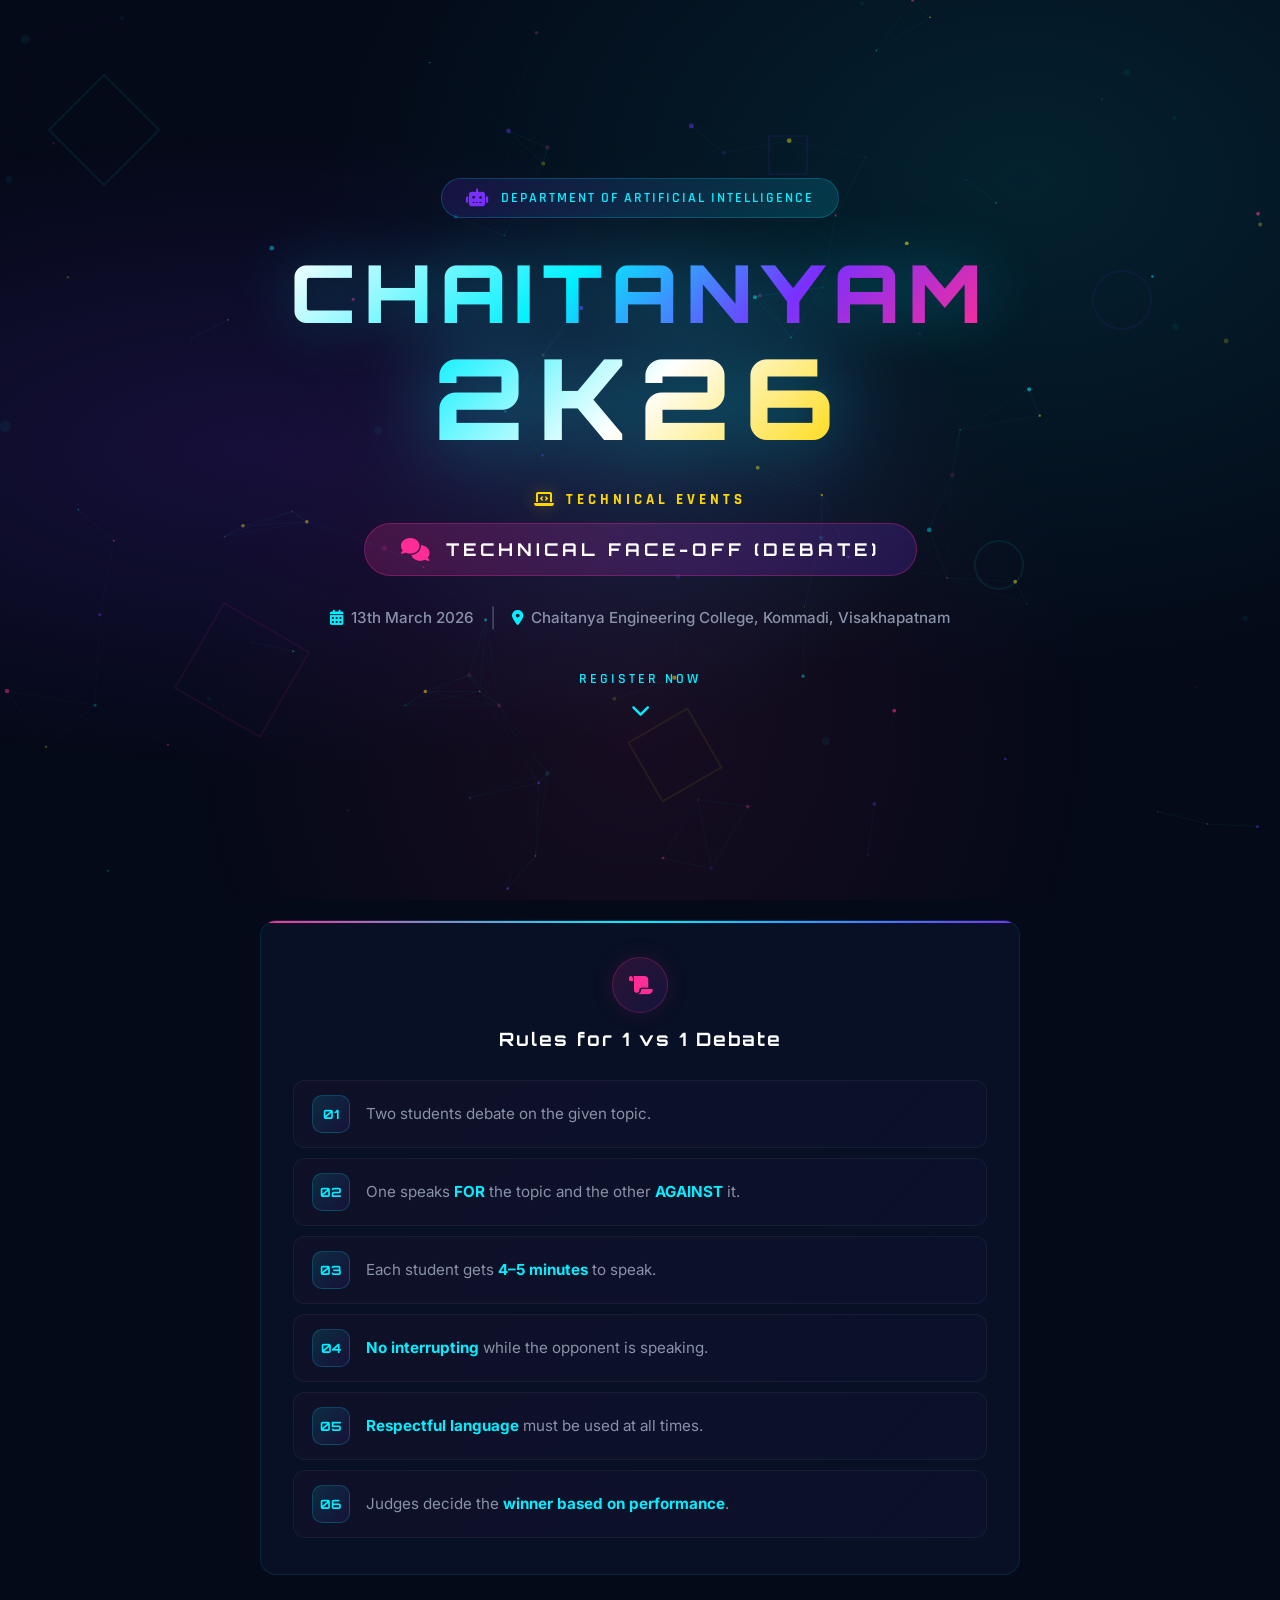
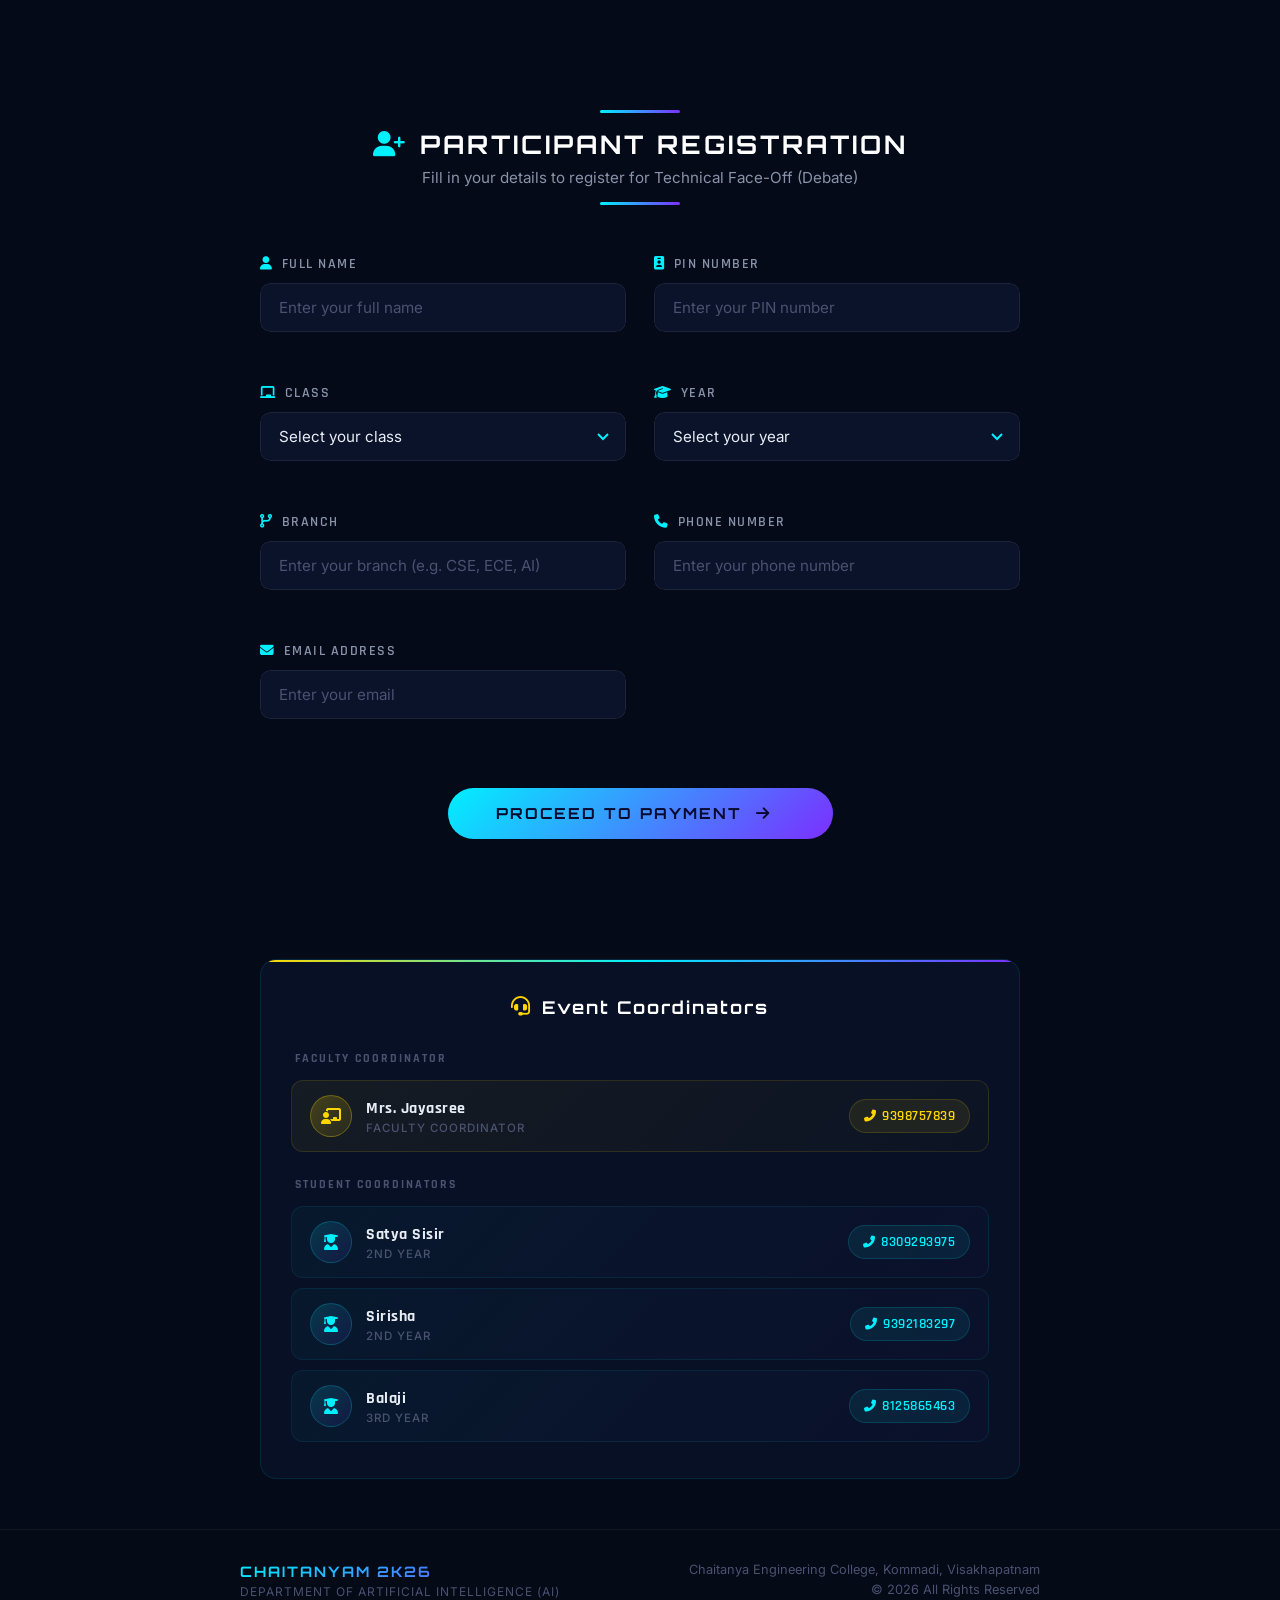
==== commit cd428650: "Update debate speaking time to 4-5 minutes" ====
--- a/index.html
+++ b/index.html
@@ -95,7 +95,7 @@
                     </div>
                     <div class="rule-item">
                         <div class="rule-number">03</div>
-                        <p>Each student gets <strong>2–3 minutes</strong> to speak.</p>
+                        <p>Each student gets <strong>4–5 minutes</strong> to speak.</p>
                     </div>
                     <div class="rule-item">
                         <div class="rule-number">04</div>
